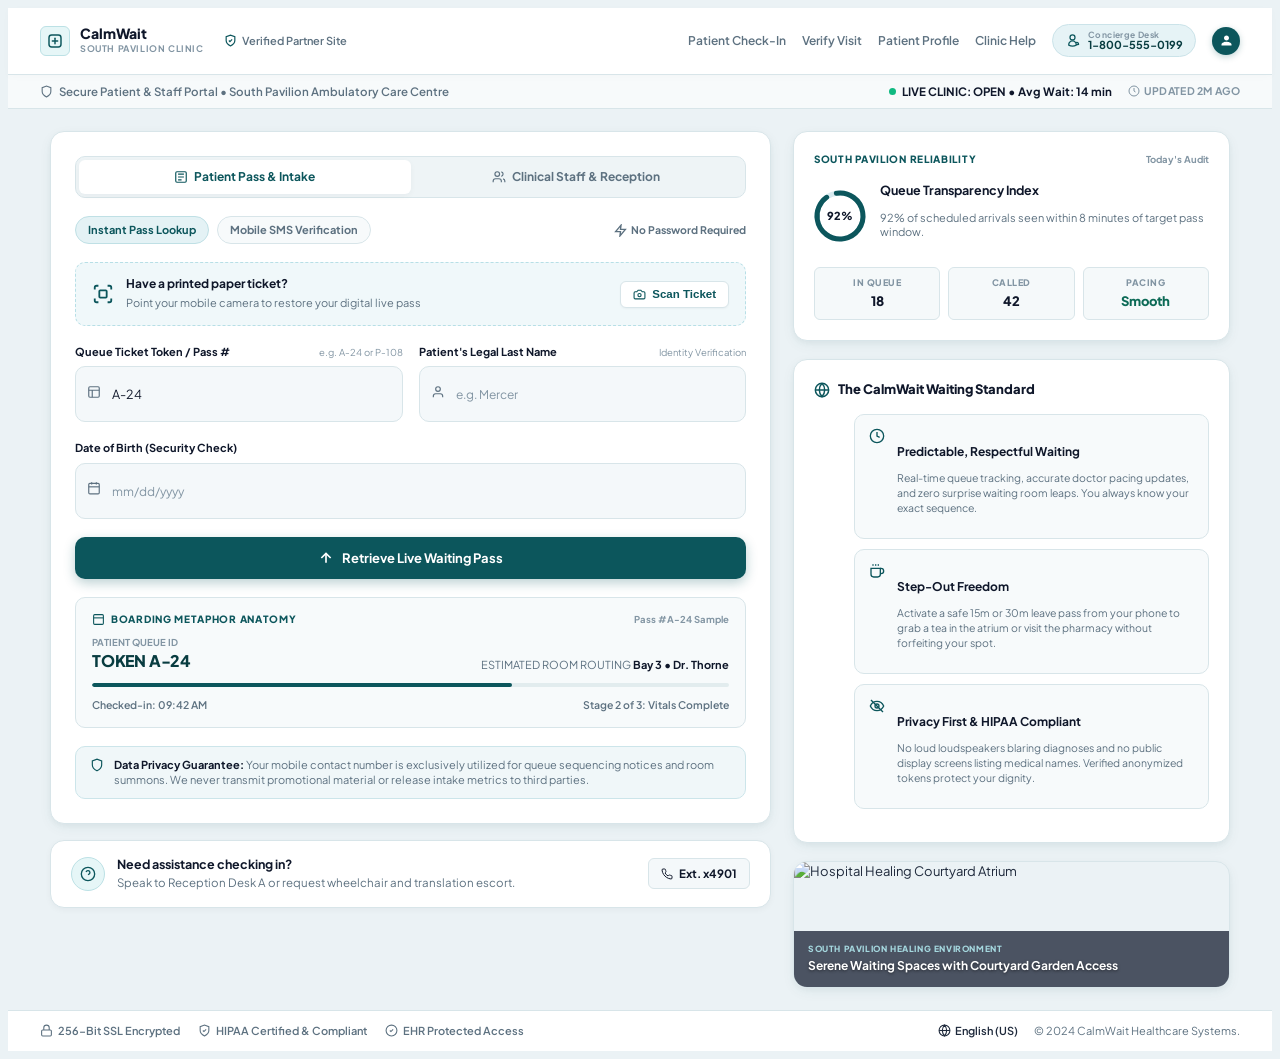
==== Login/login.html @ f2ccf95a "Added login and notification folder" ====
<!DOCTYPE html>
<html lang="en">
<head>
  <meta charset="UTF-8" />
  <meta name="viewport" content="width=device-width, initial-scale=1.0" />
  <title>CalmWait - Patient Pass &amp; Intake Portal</title>
  <!-- Google Fonts: Plus Jakarta Sans for clean medical typography -->
  <link rel="preconnect" href="https://fonts.googleapis.com">
  <link rel="preconnect" href="https://fonts.gstatic.com" crossorigin>
  <link href="https://fonts.googleapis.com/css2?family=Plus+Jakarta+Sans:wght@400;500;600;700;800&display=swap" rel="stylesheet">
  <!-- Link to External Stylesheet -->
  <link rel="stylesheet" href="../global/global.css">
  <link rel="stylesheet" href="login.css">
</head>
<body class="page-login">

  <!-- ================= TOP HEADER ================= -->
  <header class="top-navbar">
    <div class="brand-section">
      <a href="#" class="brand-logo">
        <div class="logo-icon">
          <svg viewBox="0 0 24 24" width="16" height="16" fill="none" stroke="currentColor" stroke-width="2.2" stroke-linecap="round" stroke-linejoin="round">
            <rect width="18" height="18" x="3" y="3" rx="4"/>
            <path d="M12 8v8"/>
            <path d="M8 12h8"/>
          </svg>
        </div>
        <div>
          <div class="brand-name">CalmWait</div>
          <div class="brand-subtitle">SOUTH PAVILION CLINIC</div>
        </div>
      </a>
      <div class="partner-pill">
        <svg viewBox="0 0 24 24" width="13" height="13" fill="none" stroke="currentColor" stroke-width="2.2">
          <path d="M12 22s8-4 8-10V5l-8-3-8 3v7c0 6 8 10 8 10z"/>
          <path d="m9 12 2 2 4-4"/>
        </svg>
        Verified Partner Site
      </div>
    </div>

    <div class="nav-actions">
      <ul class="nav-links-list">
        <li><a href="../login/login.html" class="nav-link">Patient Check-In</a></li>
        <li><a href="../visit/visit.html" class="nav-link">Verify Visit</a></li>
        <li><a href="../pro/pro.html" class="nav-link">Patient Profile</a></li>
        <li><a href="#" class="nav-link">Clinic Help</a></li>
      </ul>

      <a href="tel:18005550199" class="concierge-pill">
        <div class="concierge-icon">
          <svg viewBox="0 0 24 24" width="15" height="15" fill="none" stroke="currentColor" stroke-width="2">
            <path d="M18 18.72a9.094 9.094 0 0 0 3.741-.479 3 3 0 0 0-4.682-2.72m.94 3.198.001.031c0 .225-.012.447-.037.666A11.944 11.944 0 0 1 12 21c-2.17 0-4.207-.576-5.963-1.584A6.062 6.062 0 0 1 6 18.719m12 0a5.971 5.971 0 0 0-.941-3.197m0 0A5.995 5.995 0 0 0 12 12.75a5.995 5.995 0 0 0-5.058 2.772m0 0A5.972 5.972 0 0 0 6 18.72"/>
            <circle cx="12" cy="7" r="4"/>
          </svg>
        </div>
        <div class="concierge-info">
          <span>Concierge Desk</span>
          <strong>1-800-555-0199</strong>
        </div>
      </a>

      <a href="../pro/pro.html" class="avatar-btn" aria-label="Open patient profile">
        <svg viewBox="0 0 24 24" width="15" height="15" fill="currentColor">
          <path d="M12 12c2.21 0 4-1.79 4-4s-1.79-4-4-4-4 1.79-4 4 1.79 4 4 4zm0 2c-2.67 0-8 1.34-8 4v2h16v-2c0-2.66-5.33-4-8-4z"/>
        </svg>
      </a>
    </div>
  </header>

  <!-- ================= SUB-HEADER STATUS BAR ================= -->
  <div class="status-subbar">
    <div class="subbar-left">
      <svg viewBox="0 0 24 24" width="13" height="13" fill="none" stroke="currentColor" stroke-width="2">
        <path d="M12 22s8-4 8-10V5l-8-3-8 3v7c0 6 8 10 8 10z"/>
      </svg>
      Secure Patient &amp; Staff Portal • South Pavilion Ambulatory Care Centre
    </div>
    <div class="subbar-right">
      <div class="clinic-indicator">
        <span class="live-dot"></span> LIVE CLINIC: OPEN • Avg Wait: 14 min
      </div>
      <div class="update-time">
        <svg viewBox="0 0 24 24" width="12" height="12" fill="none" stroke="currentColor" stroke-width="2">
          <circle cx="12" cy="12" r="10"/>
          <polyline points="12 6 12 12 15 14"/>
        </svg>
        UPDATED 2M AGO
      </div>
    </div>
  </div>

  <!-- ================= MAIN TWO-COLUMN CONTENT ================= -->
  <div class="page-wrapper">
    <main class="main-portal-grid">
      
      <!-- LEFT COLUMN: LOOKUP / INTAKE FORM -->
      <div class="left-col">
        <section class="card intake-card">
          
          <!-- Tab Switcher -->
          <div class="tab-switch-row">
            <div class="tab-btn active">
              <svg viewBox="0 0 24 24" width="14" height="14" fill="none" stroke="currentColor" stroke-width="2">
                <rect width="18" height="18" x="3" y="3" rx="2"/>
                <path d="M7 7h10M7 12h10M7 17h6"/>
              </svg>
              Patient Pass &amp; Intake
            </div>
            <a href="../conn/conn.html" class="tab-btn"><svg viewBox="0 0 24 24" width="14" height="14" fill="none" stroke="currentColor" stroke-width="2">
                <path d="M16 21v-2a4 4 0 0 0-4-4H6a4 4 0 0 0-4 4v2"/>
                <circle cx="9" cy="7" r="4"/>
                <path d="M22 21v-2a4 4 0 0 0-3-3.87M16 3.13a4 4 0 0 1 0 7.75"/>
              </svg>
              Clinical Staff &amp; Reception</a>
          </div>

          <!-- Secondary Pills -->
          <div class="sub-tabs-row">
            <div class="pill-group">
              <span class="mini-pill active">Instant Pass Lookup</span>
              <span class="mini-pill inactive">Mobile SMS Verification</span>
            </div>
            <div class="no-pass-badge">
              <svg viewBox="0 0 24 24" width="13" height="13" fill="none" stroke="currentColor" stroke-width="2.5">
                <polygon points="13 2 3 14 12 14 11 22 21 10 12 10 13 2"/>
              </svg>
              No Password Required
            </div>
          </div>

          <!-- Scan Ticket Banner -->
          <div class="scan-banner">
            <div class="scan-text">
              <div class="scan-icon-wrap">
                <svg viewBox="0 0 24 24" width="22" height="22" fill="none" stroke="currentColor" stroke-width="2">
                  <path d="M3 7V5a2 2 0 0 1 2-2h2"/>
                  <path d="M17 3h2a2 2 0 0 1 2 2v2"/>
                  <path d="M21 17v2a2 2 0 0 1-2 2h-2"/>
                  <path d="M7 21H5a2 2 0 0 1-2-2v-2"/>
                  <rect width="8" height="8" x="8" y="8" rx="1"/>
                </svg>
              </div>
              <div>
                <strong>Have a printed paper ticket?</strong>
                <span>Point your mobile camera to restore your digital live pass</span>
              </div>
            </div>
            <button type="button" class="btn-scan">
              <svg viewBox="0 0 24 24" width="13" height="13" fill="none" stroke="currentColor" stroke-width="2">
                <path d="M14.5 4h-5L7 7H4a2 2 0 0 0-2 2v9a2 2 0 0 0 2 2h16a2 2 0 0 0 2-2V9a2 2 0 0 0-2-2h-3l-2.5-3z"/>
                <circle cx="12" cy="13" r="3"/>
              </svg>
              Scan Ticket
            </button>
          </div>

          <!-- Input Fields: Token & Last Name -->
          <div class="form-row">
            <div class="form-group">
              <div class="label-row">
                <label class="field-label">Queue Ticket Token / Pass #</label>
                <span class="helper-tag">e.g. A-24 or P-108</span>
              </div>
              <div class="input-wrapper">
                <span class="input-icon">
                  <svg viewBox="0 0 24 24" width="14" height="14" fill="none" stroke="currentColor" stroke-width="2">
                    <rect width="18" height="18" x="3" y="3" rx="2"/>
                    <path d="M3 9h18M9 21V9"/>
                  </svg>
                </span>
                <input type="text" class="custom-input" placeholder="A-24" value="A-24" />
              </div>
            </div>

            <div class="form-group">
              <div class="label-row">
                <label class="field-label">Patient's Legal Last Name</label>
                <span class="helper-tag">Identity Verification</span>
              </div>
              <div class="input-wrapper">
                <span class="input-icon">
                  <svg viewBox="0 0 24 24" width="14" height="14" fill="none" stroke="currentColor" stroke-width="2">
                    <circle cx="12" cy="7" r="4"/>
                    <path d="M20 21v-2a4 4 0 0 0-4-4H8a4 4 0 0 0-4 4v2"/>
                  </svg>
                </span>
                <input type="text" class="custom-input" placeholder="e.g. Mercer" />
              </div>
            </div>
          </div>

          <!-- Input Field: Date of Birth -->
          <div class="form-group">
            <div class="label-row">
              <label class="field-label">Date of Birth (Security Check)</label>
            </div>
            <div class="input-wrapper">
              <span class="input-icon">
                <svg viewBox="0 0 24 24" width="14" height="14" fill="none" stroke="currentColor" stroke-width="2">
                  <rect width="18" height="18" x="3" y="4" rx="2" ry="2"/>
                  <line x1="16" x2="16" y1="2" y2="6"/>
                  <line x1="8" x2="8" y1="2" y2="6"/>
                  <line x1="3" x2="21" y1="10" y2="10"/>
                </svg>
              </span>
              <input type="text" class="custom-input" placeholder="mm/dd/yyyy" />
            </div>
          </div>

          <!-- Submit Button -->
          <button type="button" class="btn-submit">
            <svg viewBox="0 0 24 24" width="16" height="16" fill="none" stroke="currentColor" stroke-width="2.5">
              <line x1="12" x2="12" y1="19" y2="5"/>
              <polyline points="5 12 12 5 19 12"/>
            </svg>
            Retrieve Live Waiting Pass
          </button>

          <!-- Boarding Metaphor Anatomy Box -->
          <div class="anatomy-card">
            <div class="anatomy-header">
              <span class="anatomy-title">
                <svg viewBox="0 0 24 24" width="13" height="13" fill="none" stroke="currentColor" stroke-width="2">
                  <rect width="18" height="18" x="3" y="3" rx="2"/>
                  <path d="M3 9h18"/>
                </svg>
                BOARDING METAPHOR ANATOMY
              </span>
              <span class="sample-pill">Pass #A-24 Sample</span>
            </div>

            <div class="token-preview-row">
              <div class="token-preview-left">
                <span>PATIENT QUEUE ID</span>
                <strong>TOKEN A-24</strong>
              </div>
              <div class="token-routing">
                ESTIMATED ROOM ROUTING <strong>Bay 3 • Dr. Thorne</strong>
              </div>
            </div>

            <!-- Progress Track -->
            <div class="progress-track">
              <div class="progress-bar-fill"></div>
            </div>

            <div class="anatomy-footer">
              <span>Checked-in: 09:42 AM</span>
              <span>Stage 2 of 3: Vitals Complete</span>
            </div>
          </div>

          <!-- Privacy Guarantee -->
          <div class="privacy-notice">
            <span class="privacy-icon">
              <svg viewBox="0 0 24 24" width="14" height="14" fill="none" stroke="currentColor" stroke-width="2">
                <path d="M12 22s8-4 8-10V5l-8-3-8 3v7c0 6 8 10 8 10z"/>
              </svg>
            </span>
            <div>
              <strong>Data Privacy Guarantee:</strong> Your mobile contact number is exclusively utilized for queue sequencing notices and room summons. We never transmit promotional material or release intake metrics to third parties.
            </div>
          </div>

        </section>

        <!-- Need Assistance Banner -->
        <section class="assistance-card">
          <div class="assistance-left">
            <div class="assist-icon-circle">
              <svg viewBox="0 0 24 24" width="16" height="16" fill="none" stroke="currentColor" stroke-width="2">
                <circle cx="12" cy="12" r="10"/>
                <path d="M9.09 9a3 3 0 0 1 5.83 1c0 2-3 3-3 3"/>
                <line x1="12" x2="12.01" y1="17" y2="17"/>
              </svg>
            </div>
            <div class="assist-text">
              <strong>Need assistance checking in?</strong>
              <span>Speak to Reception Desk A or request wheelchair and translation escort.</span>
            </div>
          </div>
          <div class="ext-pill">
            <svg viewBox="0 0 24 24" width="12" height="12" fill="none" stroke="currentColor" stroke-width="2">
              <path d="M22 16.92v3a2 2 0 0 1-2.18 2 19.79 19.79 0 0 1-8.63-3.07 19.5 19.5 0 0 1-6-6 19.79 19.79 0 0 1-3.07-8.67A2 2 0 0 1 4.11 2h3a2 2 0 0 1 2 1.72 12.84 12.84 0 0 0 .7 2.81 2 2 0 0 1-.45 2.11L8.09 9.91a16 16 0 0 0 6 6l1.27-1.27a2 2 0 0 1 2.11-.45 12.84 12.84 0 0 0 2.81.7A2 2 0 0 1 22 16.92z"/>
            </svg>
            Ext. x4901
          </div>
        </section>

      </div>

      <!-- RIGHT COLUMN: STATS, STANDARDS & BANNER -->
      <div class="right-col">
        
        <!-- Reliability Card -->
        <section class="card reliability-card">
          <div class="rel-header">
            <span class="rel-title">SOUTH PAVILION RELIABILITY</span>
            <span class="audit-tag">Today's Audit</span>
          </div>

          <div class="index-row">
            <div class="donut-wrap">
              <svg viewBox="0 0 36 36">
                <path class="donut-circle-bg" fill="none" stroke-width="3.5" d="M18 2.0845 a 15.9155 15.9155 0 0 1 0 31.831 a 15.9155 15.9155 0 0 1 0 -31.831" />
                <path class="donut-circle-val" fill="none" stroke-width="3.5" d="M18 2.0845 a 15.9155 15.9155 0 0 1 0 31.831 a 15.9155 15.9155 0 0 1 0 -31.831" />
              </svg>
              <span class="donut-text">92%</span>
            </div>
            <div class="index-content">
              <strong>Queue Transparency Index</strong>
              <p>92% of scheduled arrivals seen within 8 minutes of target pass window.</p>
            </div>
          </div>

          <!-- Triple Pill Row -->
          <div class="stats-row">
            <div class="stat-pill">
              <span class="stat-label">IN QUEUE</span>
              <strong class="stat-val">18</strong>
            </div>
            <div class="stat-pill">
              <span class="stat-label">CALLED</span>
              <strong class="stat-val">42</strong>
            </div>
            <div class="stat-pill">
              <span class="stat-label">PACING</span>
              <strong class="stat-val smooth">Smooth</strong>
            </div>
          </div>
        </section>

        <!-- The CalmWait Waiting Standard -->
        <section class="card standards-card">
          <div class="std-header">
            <svg viewBox="0 0 24 24" width="16" height="16" fill="none" stroke="currentColor" stroke-width="2.2">
              <circle cx="12" cy="12" r="10"/>
              <path d="M12 2a14.5 14.5 0 0 0 0 20 14.5 14.5 0 0 0 0-20"/>
              <path d="M2 12h20"/>
            </svg>
            The CalmWait Waiting Standard
          </div>

          <ul class="std-list">
            <li class="std-item">
              <div class="std-icon">
                <svg viewBox="0 0 24 24" width="16" height="16" fill="none" stroke="currentColor" stroke-width="2">
                  <circle cx="12" cy="12" r="10"/>
                  <polyline points="12 6 12 12 16 14"/>
                </svg>
              </div>
              <div class="std-text">
                <h4>Predictable, Respectful Waiting</h4>
                <p>Real-time queue tracking, accurate doctor pacing updates, and zero surprise waiting room leaps. You always know your exact sequence.</p>
              </div>
            </li>

            <li class="std-item">
              <div class="std-icon">
                <svg viewBox="0 0 24 24" width="16" height="16" fill="none" stroke="currentColor" stroke-width="2">
                  <path d="M17 8h1a4 4 0 1 1 0 8h-1"/>
                  <path d="M3 8h14v9a4 4 0 0 1-4 4H7a4 4 0 0 1-4-4Z"/>
                  <line x1="6" x2="6" y1="2" y2="4"/>
                  <line x1="10" x2="10" y1="2" y2="4"/>
                  <line x1="14" x2="14" y1="2" y2="4"/>
                </svg>
              </div>
              <div class="std-text">
                <h4>Step-Out Freedom</h4>
                <p>Activate a safe 15m or 30m leave pass from your phone to grab a tea in the atrium or visit the pharmacy without forfeiting your spot.</p>
              </div>
            </li>

            <li class="std-item">
              <div class="std-icon">
                <svg viewBox="0 0 24 24" width="16" height="16" fill="none" stroke="currentColor" stroke-width="2">
                  <path d="M2 12s3-7 10-7 10 7 10 7-3 7-10 7-10-7-10-7Z"/>
                  <circle cx="12" cy="12" r="3"/>
                  <line x1="3" x2="21" y1="3" y2="21"/>
                </svg>
              </div>
              <div class="std-text">
                <h4>Privacy First &amp; HIPAA Compliant</h4>
                <p>No loud loudspeakers blaring diagnoses and no public display screens listing medical names. Verified anonymized tokens protect your dignity.</p>
              </div>
            </li>
          </ul>
        </section>

        <!-- Healing Environment Photo Banner -->
        <div class="photo-banner">
          <img src="https://images.unsplash.com/photo-1519494026892-80bbd2d6fd0d?auto=format&fit=crop&w=800&q=80" alt="Hospital Healing Courtyard Atrium" />
          <div class="photo-overlay">
            <span class="photo-subtitle">SOUTH PAVILION HEALING ENVIRONMENT</span>
            <div class="photo-title">Serene Waiting Spaces with Courtyard Garden Access</div>
          </div>
        </div>

      </div>

    </main>
  </div>

  <!-- ================= BOTTOM LEGAL FOOTER ================= -->
  <footer class="portal-footer">
    <div class="footer-badges">
      <div class="footer-badge">
        <svg viewBox="0 0 24 24" width="13" height="13" fill="none" stroke="currentColor" stroke-width="2">
          <rect width="18" height="11" x="3" y="11" rx="2" ry="2"/>
          <path d="M7 11V7a5 5 0 0 1 10 0v4"/>
        </svg>
        256-Bit SSL Encrypted
      </div>
      <div class="footer-badge">
        <svg viewBox="0 0 24 24" width="13" height="13" fill="none" stroke="currentColor" stroke-width="2">
          <path d="M12 22s8-4 8-10V5l-8-3-8 3v7c0 6 8 10 8 10z"/>
          <path d="m9 12 2 2 4-4"/>
        </svg>
        HIPAA Certified &amp; Compliant
      </div>
      <div class="footer-badge">
        <svg viewBox="0 0 24 24" width="13" height="13" fill="none" stroke="currentColor" stroke-width="2">
          <circle cx="12" cy="12" r="10"/>
          <path d="m9 12 2 2 4-4"/>
        </svg>
        EHR Protected Access
      </div>
    </div>

    <div class="footer-right">
      <div class="footer-lang">
        <svg viewBox="0 0 24 24" width="13" height="13" fill="none" stroke="currentColor" stroke-width="2">
          <circle cx="12" cy="12" r="10"/>
          <line x1="2" x2="22" y1="12" y2="12"/>
          <path d="M12 2a15.3 15.3 0 0 1 4 10 15.3 15.3 0 0 1-4 10 15.3 15.3 0 0 1-4-10 15.3 15.3 0 0 1 4-10z"/>
        </svg>
        English (US)
      </div>
      <span>&copy; 2024 CalmWait Healthcare Systems.</span>
    </div>
  </footer>

</body>
</html>
---- Login/login.css ----
/* ==========================================================================
   CSS VARIABLES & THEME TOKENS
   ========================================================================== */


/* ==========================================================================
   RESET & BASE STYLES
   ========================================================================== */
body.page-login {
  font-family: 'Plus Jakarta Sans', system-ui, -apple-system, sans-serif;
  background-color: #ebf2f5;
  color: #1e293b;
  font-size: 13px;
  line-height: 1.5;
  -webkit-font-smoothing: antialiased;
  min-height: 100vh;
  display: flex;
  flex-direction: column;
}

/* ==========================================================================
   TOP NAVIGATION BAR
   ========================================================================== */
.top-navbar {
  background: #ffffff;
  border-bottom: 1px solid #d8e5e9;
  padding: 10px 32px;
  display: flex;
  align-items: center;
  justify-content: space-between;
  position: sticky;
  top: 0;
  z-index: 100;
  box-shadow: 0 2px 8px rgba(0, 0, 0, 0.02);
}

.brand-section {
  display: flex;
  align-items: center;
  gap: 20px;
}
.brand-logo {
  display: flex;
  align-items: center;
  gap: 10px;
  text-decoration: none;
}
.logo-icon {
  width: 28px;
  height: 28px;
  background: #e6f6f7;
  border: 1px solid #bce1e5;
  border-radius: 6px;
  color: #0c565c;
  display: flex;
  align-items: center;
  justify-content: center;
}
.brand-name {
  font-size: 14px;
  font-weight: 800;
  color: #0f172a;
  line-height: 1.1;
}
.brand-subtitle {
  font-size: 9px;
  font-weight: 700;
  letter-spacing: 0.6px;
  color: #8295a3;
}
.partner-pill {
  display: flex;
  align-items: center;
  gap: 5px;
  font-size: 11px;
  color: #5d7180;
  font-weight: 600;
}
.partner-pill svg {
  color: #0c565c;
}

.nav-actions {
  display: flex;
  align-items: center;
  gap: 16px;
}
.nav-links-list {
  display: flex;
  align-items: center;
  gap: 16px;
  list-style: none;
}
.nav-link {
  text-decoration: none;
  font-size: 12px;
  font-weight: 600;
  color: #5d7180;
}
.nav-link:hover {
  color: #0c565c;
}

.concierge-pill {
  display: flex;
  align-items: center;
  gap: 8px;
  background: #e6f3f6;
  border: 1px solid #cbe3e9;
  border-radius: 20px;
  padding: 5px 12px;
  text-decoration: none;
}
.concierge-pill:hover {
  background: #daf0f4;
  border-color: #bad9e0;
  
}
.concierge-icon {
  color: #0c565c;
  display: flex;
}
.concierge-info {
  display: flex;
  flex-direction: column;
  line-height: 1.1;
}
.concierge-info span {
  font-size: 8.5px;
  font-weight: 700;
  color: #8295a3;
  letter-spacing: 0.4px;
}
.concierge-info strong {
  font-size: 11px;
  font-weight: 700;
  color: #083c40;
}

.avatar-btn {
  width: 28px;
  height: 28px;
  border-radius: 50%;
  background: #0c565c;
  color: #fff;
  display: flex;
  align-items: center;
  justify-content: center;
  cursor: pointer;
  box-shadow: 0 2px 6px rgba(12, 86, 92, 0.25);
}

/* ==========================================================================
   SUB-HEADER STATUS BAR
   ========================================================================== */
.status-subbar {
  background: #f7fafb;
  border-bottom: 1px solid #d8e5e9;
  padding: 8px 32px;
  display: flex;
  align-items: center;
  justify-content: space-between;
  font-size: 11.5px;
  color: #5d7180;
}
.subbar-left {
  display: flex;
  align-items: center;
  gap: 6px;
  font-weight: 600;
}
.subbar-right {
  display: flex;
  align-items: center;
  gap: 16px;
}
.clinic-indicator {
  display: inline-flex;
  align-items: center;
  gap: 6px;
  font-weight: 700;
  color: #0f172a;
}
.live-dot {
  width: 7px;
  height: 7px;
  background: #10b981;
  border-radius: 50%;
}

.update-time {
  display: flex;
  align-items: center;
  gap: 4px;
  font-weight: 700;
  letter-spacing: 0.3px;
  font-size: 10.5px;
  color: #8295a3;
}

/* ==========================================================================
   PAGE CONTAINER & MAIN GRID
   ========================================================================== */
.page-wrapper {
  max-width: 1180px;
  width: 100%;
  margin: 22px auto;
  padding: 0 24px;
  flex: 1;
}

.main-portal-grid {
  display: grid;
  grid-template-columns: 1.65fr 1fr;
  gap: 22px;
  align-items: start;
}

/* Common Card Styles */
.card {
  background: #ffffff;
  border: 1px solid #d8e5e9;
  border-radius: 14px;
  box-shadow: 0 4px 14px -2px rgba(12, 86, 92, 0.08), 0 2px 6px -1px rgba(15, 23, 42, 0.04);
  overflow: hidden;
}
.card:hover {
  box-shadow: 0 8px 24px -4px rgba(12, 86, 92, 0.14), 0 4px 8px -2px rgba(15, 23, 42, 0.06);
  border-color: #cbdbe0;
}

/* ==========================================================================
   LEFT COLUMN: INTAKE & PASS LOOKUP
   ========================================================================== */
.intake-card {
  padding: 24px;
  display: flex;
  flex-direction: column;
  gap: 18px;
}

/* Segmented Header Tabs */
.tab-switch-row {
  display: flex;
  background: #eef4f6;
  border: 1px solid #d8e5e9;
  border-radius: 10px;
  padding: 3px;
}
.tab-btn {
  flex: 1;
  display: flex;
  align-items: center;
  justify-content: center;
  gap: 6px;
  padding: 8px 12px;
  font-size: 12px;
  font-weight: 700;
  color: #5d7180;
  border-radius: 6px;
  cursor: pointer;
  text-decoration: none;
}
.tab-btn.active {
  background: #ffffff;
  color: #0c565c;
  box-shadow: 0 2px 6px rgba(15, 23, 42, 0.04);
}

/* Sub Tabs & Password pill */
.sub-tabs-row {
  display: flex;
  align-items: center;
  justify-content: space-between;
}
.pill-group {
  display: flex;
  gap: 8px;
}
.mini-pill {
  font-size: 11px;
  font-weight: 700;
  padding: 5px 12px;
  border-radius: 20px;
  cursor: pointer;
  text-decoration: none;
}
.mini-pill.active {
  background: #e4f2f5;
  color: #0c565c;
  border: 1px solid #bfe0e5;
}
.mini-pill.inactive {
  background: #f7fafb;
  color: #5d7180;
  border: 1px solid #d8e5e9;
}
.no-pass-badge {
  display: flex;
  align-items: center;
  gap: 4px;
  font-size: 10.5px;
  font-weight: 700;
  color: #5d7180;
}

/* Scan Paper Ticket Banner */
.scan-banner {
  background: #f0f8fa;
  border: 1px dashed #b7dfe6;
  border-radius: 10px;
  padding: 12px 16px;
  display: flex;
  align-items: center;
  justify-content: space-between;
  gap: 12px;
}
.scan-text {
  display: flex;
  align-items: center;
  gap: 12px;
}
.scan-icon-wrap {
  color: #0c565c;
  display: flex;
}
.scan-text strong {
  display: block;
  font-size: 12px;
  color: #0f172a;
}
.scan-text span {
  font-size: 11px;
  color: #5d7180;
}
.btn-scan {
  background: #ffffff;
  border: 1px solid #d8e5e9;
  border-radius: 6px;
  padding: 6px 12px;
  font-size: 11.5px;
  font-weight: 700;
  color: #0c565c;
  display: inline-flex;
  align-items: center;
  gap: 6px;
  cursor: pointer;
  box-shadow: 0 1px 2px rgba(15, 23, 42, 0.04);
  white-space: nowrap;
}
.btn-scan:hover {
  background: #fdfdfd;
  border-color: #0c565c;
  box-shadow: 0 2px 6px rgba(15, 23, 42, 0.04);
  
}

/* Form Fields Grid */
.form-row {
  display: grid;
  grid-template-columns: 1fr 1fr;
  gap: 16px;
}
.form-group {
  display: flex;
  flex-direction: column;
  gap: 6px;
}
.label-row {
  display: flex;
  justify-content: space-between;
  align-items: baseline;
}
.field-label {
  font-size: 11px;
  font-weight: 700;
  color: #0f172a;
}
.helper-tag {
  font-size: 9.5px;
  color: #8295a3;
}

.input-wrapper {
  position: relative;
  display: flex;
  align-items: center;
}
.input-icon {
  position: absolute;
  left: 12px;
  color: #5d7180;
  pointer-events: none;
}
.custom-input {
  width: 100%;
  height: 38px;
  padding: 8px 12px 8px 36px;
  background: #f4f8fa;
  border: 1px solid #d8e5e9;
  border-radius: 10px;
  font-family: inherit;
  font-size: 12.5px;
  color: #0f172a;
}
.custom-input:focus {
  background: #ffffff;
  border-color: #0c565c;
  box-shadow: 0 0 0 3px rgba(12, 86, 92, 0.12);
}
.custom-input::placeholder {
  color: #8295a3;
  font-size: 12px;
}

/* Submit Button */
.btn-submit {
  width: 100%;
  height: 42px;
  background: #0c565c;
  color: #ffffff;
  border: none;
  border-radius: 10px;
  font-family: inherit;
  font-size: 13px;
  font-weight: 700;
  display: flex;
  align-items: center;
  justify-content: center;
  gap: 8px;
  cursor: pointer;
  box-shadow: 0 4px 12px rgba(12, 86, 92, 0.28);
}
.btn-submit:hover {
  box-shadow: 0 6px 18px rgba(12, 86, 92, 0.4);
  
}

/* Boarding Metaphor Anatomy Card */
.anatomy-card {
  background: #f7fafb;
  border: 1px solid #d8e5e9;
  border-radius: 10px;
  padding: 14px 16px;
  display: flex;
  flex-direction: column;
  gap: 8px;
}
.anatomy-header {
  display: flex;
  justify-content: space-between;
  align-items: center;
}
.anatomy-title {
  font-size: 10px;
  font-weight: 800;
  letter-spacing: 0.7px;
  color: #0c565c;
  display: flex;
  align-items: center;
  gap: 6px;
}
.sample-pill {
  font-size: 9.5px;
  font-weight: 700;
  color: #8295a3;
}
.token-preview-row {
  display: flex;
  justify-content: space-between;
  align-items: flex-end;
}
.token-preview-left span {
  font-size: 9.5px;
  font-weight: 700;
  color: #8295a3;
  display: block;
}
.token-preview-left strong {
  font-size: 16px;
  font-weight: 800;
  color: #083c40;
  letter-spacing: -0.2px;
}
.token-routing {
  font-size: 11px;
  color: #5d7180;
}
.token-routing strong {
  color: #0f172a;
}

/* Progress Track */
.progress-track {
  height: 4px;
  background: #e2ecee;
  border-radius: 4px;
  overflow: hidden;
  margin: 2px 0;
}
.progress-bar-fill {
  width: 66%;
  height: 100%;
  background: #0c565c;
  border-radius: 4px;
}
.anatomy-footer {
  display: flex;
  justify-content: space-between;
  font-size: 10.5px;
  color: #5d7180;
  font-weight: 600;
}

/* Privacy Guarantee Box */
.privacy-notice {
  background: #f0f7f9;
  border: 1px solid #cce5ea;
  border-radius: 10px;
  padding: 10px 14px;
  display: flex;
  align-items: flex-start;
  gap: 10px;
  font-size: 11px;
  color: #5d7180;
  line-height: 1.4;
}
.privacy-icon {
  color: #0c565c;
  flex-shrink: 0;
  margin-top: 1px;
}
.privacy-notice strong {
  color: #0f172a;
}

/* Assistance Banner */
.assistance-card {
  margin-top: 16px;
  background: #ffffff;
  border: 1px solid #d8e5e9;
  border-radius: 14px;
  padding: 14px 20px;
  display: flex;
  align-items: center;
  justify-content: space-between;
  box-shadow: 0 2px 6px rgba(15, 23, 42, 0.04);
}
.assistance-left {
  display: flex;
  align-items: center;
  gap: 12px;
}
.assist-icon-circle {
  width: 32px;
  height: 32px;
  border-radius: 50%;
  background: #e6f6f7;
  border: 1px solid #bce1e5;
  color: #0c565c;
  display: flex;
  align-items: center;
  justify-content: center;
  flex-shrink: 0;
}
.assist-text strong {
  display: block;
  font-size: 12.5px;
  color: #0f172a;
}
.assist-text span {
  font-size: 11.5px;
  color: #5d7180;
}
.ext-pill {
  display: flex;
  align-items: center;
  gap: 6px;
  background: #f4f8fa;
  border: 1px solid #d8e5e9;
  border-radius: 6px;
  padding: 6px 12px;
  font-size: 11.5px;
  font-weight: 700;
  color: #0f172a;
}

/* ==========================================================================
   RIGHT COLUMN: STATS, STANDARDS & BANNER
   ========================================================================== */
.right-col {
  display: flex;
  flex-direction: column;
  gap: 18px;
}

/* Reliability Card */
.reliability-card {
  padding: 20px;
}
.rel-header {
  display: flex;
  justify-content: space-between;
  align-items: center;
  margin-bottom: 14px;
}
.rel-title {
  font-size: 10px;
  font-weight: 800;
  letter-spacing: 0.7px;
  color: #0c565c;
}
.audit-tag {
  font-size: 9.5px;
  font-weight: 700;
  color: #8295a3;
}

.index-row {
  display: flex;
  align-items: center;
  gap: 14px;
  margin-bottom: 16px;
}
.donut-wrap {
  width: 52px;
  height: 52px;
  position: relative;
  flex-shrink: 0;
}
.donut-wrap svg {
  width: 52px;
  height: 52px;
  transform: rotate(-9deg);
}
.donut-circle-bg {
  stroke: #d8eaef;
}
.donut-circle-val {
  stroke: #0c565c;
  stroke-dasharray: 100;
  stroke-dashoffset: 8;
  stroke-linecap: round;
}
.donut-text {
  position: absolute;
  top: 50%;
  left: 50%;
  transform: translate(-50%, -50%);
  font-size: 11px;
  font-weight: 800;
  color: #0f172a;
}
.index-content strong {
  display: block;
  font-size: 12.5px;
  color: #0f172a;
  margin-bottom: 2px;
}
.index-content p {
  font-size: 11px;
  color: #5d7180;
  line-height: 1.35;
}

/* Stats Triple Pill Row */
.stats-row {
  display: grid;
  grid-template-columns: repeat(3, 1fr);
  gap: 8px;
}
.stat-pill {
  background: #f5f9fa;
  border: 1px solid #d8e5e9;
  border-radius: 6px;
  padding: 8px 6px;
  text-align: center;
}
.stat-label {
  display: block;
  font-size: 9px;
  font-weight: 800;
  letter-spacing: 0.5px;
  color: #8295a3;
  margin-bottom: 2px;
}
.stat-val {
  font-size: 13px;
  font-weight: 800;
  color: #0f172a;
}
.stat-val.smooth {
  color: #0c6a56;
}

/* Standards Card */
.standards-card {
  padding: 20px;
}
.std-header {
  display: flex;
  align-items: center;
  gap: 8px;
  font-size: 13px;
  font-weight: 800;
  color: #0f172a;
  margin-bottom: 14px;
}
.std-header svg {
  color: #0c565c;
}

.std-list {
  list-style: none;
  display: flex;
  flex-direction: column;
  gap: 10px;
}
.std-item {
  background: #f7fafb;
  border: 1px solid #d8e5e9;
  border-radius: 10px;
  padding: 12px 14px;
  display: flex;
  gap: 12px;
  align-items: flex-start;
}
.std-item:hover {
  background: #f0f7f9;
  border-color: #c7dfe5;
}
.std-icon {
  color: #0c565c;
  margin-top: 1px;
  flex-shrink: 0;
}
.std-text h4 {
  font-size: 12px;
  font-weight: 700;
  color: #0f172a;
  margin-bottom: 3px;
}
.std-text p {
  font-size: 10.5px;
  color: #5d7180;
  line-height: 1.4;
}

/* Healing Environment Photo Banner */
.photo-banner {
  position: relative;
  border-radius: 14px;
  overflow: hidden;
  box-shadow: 0 4px 14px -2px rgba(12, 86, 92, 0.08), 0 2px 6px -1px rgba(15, 23, 42, 0.04);
  height: 125px;
  border: 1px solid #d8e5e9;
}
.photo-banner img {
  width: 100%;
  height: 100%;
  object-fit: cover;
  display: block;
}
.photo-banner:hover img {
  
}
.photo-overlay {
  position: absolute;
  bottom: 0;
  left: 0;
  right: 0;
  padding: 12px 14px;
  background: rgba(15, 23, 42, 0.72);
  color: #ffffff;
}
.photo-subtitle {
  font-size: 8.5px;
  font-weight: 800;
  letter-spacing: 0.6px;
  color: #a5d8df;
  display: block;
  margin-bottom: 1px;
}
.photo-title {
  font-size: 12px;
  font-weight: 700;
  color: #ffffff;
  text-shadow: 0 1px 3px rgba(0,0,0,0.5);
}

/* ==========================================================================
   BOTTOM LEGAL FOOTER
   ========================================================================== */
.portal-footer {
  background: #ffffff;
  border-top: 1px solid #d8e5e9;
  padding: 12px 32px;
  display: flex;
  align-items: center;
  justify-content: space-between;
  font-size: 11px;
  color: #5d7180;
  margin-top: auto;
}
.footer-badges {
  display: flex;
  align-items: center;
  gap: 18px;
}
.footer-badge {
  display: flex;
  align-items: center;
  gap: 5px;
  font-weight: 600;
}
.footer-right {
  display: flex;
  align-items: center;
  gap: 16px;
}
.footer-lang {
  display: flex;
  align-items: center;
  gap: 4px;
  color: #1e293b;
  font-weight: 600;
}

/* ==========================================================================
   RESPONSIVE MEDIA QUERIES
   ========================================================================== */
@media (max-width: 960px) {
  .main-portal-grid {
    grid-template-columns: 1fr;
  }
  .nav-links-list {
    display: none;
  }
}

@media (max-width: 600px) {
  .top-navbar, .status-subbar, .portal-footer {
    padding-left: 16px;
    padding-right: 16px;
  }
  .form-row {
    grid-template-columns: 1fr;
  }
  .stats-row {
    grid-template-columns: 1fr;
  }
  .portal-footer {
    flex-direction: column;
    gap: 10px;
    align-items: flex-start;
  }
}
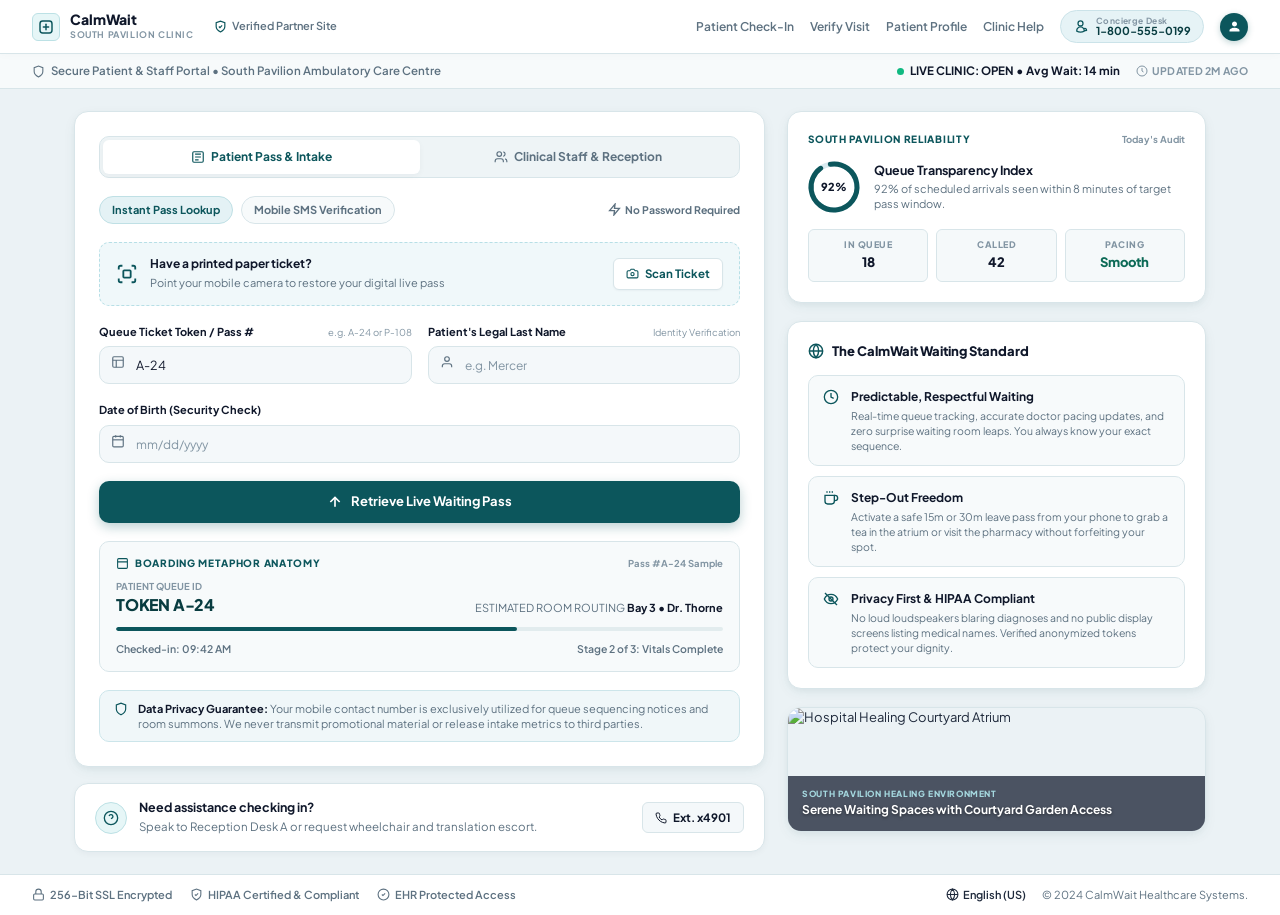
==== commit 7c9f891d: "minor hot-fix in folders" ====
--- a/Login/login.html
+++ b/Login/login.html
@@ -442,4 +442,9 @@
   </footer>
 
 </body>
-</html>+</html>
+
+
+
+
+
--- a/global/global.css
+++ b/global/global.css
@@ -0,0 +1,448 @@
+/* Shared baseline used by every CalmWait page. Page themes and layouts stay in their own stylesheets. */
+* {
+  box-sizing: border-box;
+  margin: 0;
+  padding: 0;
+  font-family: 'Plus Jakarta Sans', -apple-system, BlinkMacSystemFont, "Segoe UI", Roboto, sans-serif;
+  -webkit-font-smoothing: antialiased;
+}
+
+button {
+  background: none;
+  border: none;
+  font: inherit;
+  cursor: pointer;
+}
+
+a {
+  color: inherit;
+  text-decoration: none;
+}
+
+/* Shared page-shell and component rules. */
+.app-container {
+  display: grid;
+  grid-template-columns: 220px 1fr;
+  min-height: 100vh;
+  background-color: #f4f7fa;
+  
+}
+
+.sidebar {
+  background-color: #ffffff;
+  border-right: 1px solid #e2ecf2;
+  padding: 20px 16px;
+  display: flex;
+  flex-direction: column;
+  justify-content: space-between;
+  position: sticky;
+  top: 0;
+  height: 100vh;
+  overflow-y: auto;
+  
+}
+
+.brand {
+  display: flex;
+  align-items: center;
+  gap: 10px;
+  margin-bottom: 24px;
+  
+}
+
+.brand-icon {
+  width: 32px;
+  height: 32px;
+  border-radius: 6px;
+  background: #edf7f8;
+  border: 1.5px solid #106368;
+  color: #106368;
+  display: flex;
+  align-items: center;
+  justify-content: center;
+  font-size: 17px;
+  font-weight: 800;
+  
+}
+
+.brand:hover .brand-icon {
+  
+  background: #106368;
+  color: #fff;
+  
+}
+
+.brand-text h1 {
+  font-size: 15px;
+  font-weight: 800;
+  color: #0c5357;
+  line-height: 1.1;
+  letter-spacing: -0.2px;
+  
+}
+
+body.page-notification .brand-text span,
+body.page-progress .brand-text span,
+body.page-queue .brand-text span,
+body.page-visit .brand-text span,
+body.page-index .brand-text span {
+  font-size: 9px;
+  text-transform: uppercase;
+  letter-spacing: 0.8px;
+  font-weight: 700;
+  color: #98a2b3;
+}
+
+.nav-list {
+  display: flex;
+  flex-direction: column;
+  gap: 8px;
+  
+}
+
+.nav-item:hover {
+  background: #f8fafc;
+  color: #0c5357;
+  border-color: #bed7e5;
+  
+  
+}
+
+.nav-item.active {
+  background: #106368;
+  color: #ffffff;
+  border-color: #106368;
+  box-shadow: 0 2px 6px rgba(16, 99, 104, 0.25);
+  
+}
+
+.nav-badge {
+  background: #dc2626;
+  color: white;
+  font-size: 10px;
+  font-weight: 800;
+  width: 18px;
+  height: 18px;
+  border-radius: 50%;
+  display: flex;
+  align-items: center;
+  justify-content: center;
+  
+}
+
+.nav-leave-box {
+  margin-top: 12px;
+  border: 1.5px solid #b7dbe9;
+  background-color: #f1f8fc;
+  border-radius: 10px;
+  padding: 14px 12px;
+  display: flex;
+  flex-direction: column;
+  gap: 6px;
+  
+}
+
+.nav-leave-tag {
+  font-size: 9px;
+  font-weight: 800;
+  color: #106368;
+  letter-spacing: 0.6px;
+  text-transform: uppercase;
+  
+}
+
+.nav-leave-title {
+  font-size: 11.5px;
+  font-weight: 700;
+  color: #1d2939;
+  line-height: 1.35;
+  
+}
+
+.btn-leave-action {
+  margin-top: 4px;
+  border: 1.5px solid #a4cde0;
+  background: #ffffff;
+  color: #0c5357;
+  font-size: 11px;
+  font-weight: 700;
+  padding: 7px;
+  border-radius: 6px;
+  text-align: center;
+  
+}
+
+.btn-leave-action:hover {
+  background: #106368;
+  border-color: #106368;
+  color: #ffffff;
+  
+}
+
+.sidebar-footer {
+  border: 1px solid #c9dfea;
+  background: #f7fafc;
+  border-radius: 10px;
+  padding: 12px;
+  display: flex;
+  flex-direction: column;
+  gap: 10px;
+  
+}
+
+.loc-header {
+  display: flex;
+  align-items: center;
+  gap: 6px;
+  font-size: 11px;
+  font-weight: 700;
+  color: #1d2939;
+  
+}
+
+.loc-sub {
+  font-size: 10px;
+  color: #667085;
+  padding-left: 20px;
+  
+}
+
+.footer-link {
+  font-size: 11px;
+  color: #106368;
+  font-weight: 600;
+  display: flex;
+  align-items: center;
+  gap: 6px;
+  padding-top: 4px;
+  border-top: 1px solid #e2ecf2;
+  
+}
+
+.footer-link:hover {
+  color: #093e42;
+  text-decoration: underline;
+  
+}
+
+.main-content {
+  display: flex;
+  flex-direction: column;
+  background: #f4f7fa;
+  
+}
+
+.utility-bar {
+  display: flex;
+  align-items: center;
+  justify-content: space-between;
+  padding: 12px 28px;
+  background: #ffffff;
+  border-bottom: 1px solid #e2ecf2;
+  
+}
+
+.desk-indicator {
+  display: flex;
+  align-items: center;
+  gap: 10px;
+  font-size: 11px;
+  
+}
+
+.pulse-badge {
+  background: #e6f7f1;
+  border: 1px solid #b7e6d4;
+  color: #0e8a65;
+  font-weight: 800;
+  font-size: 10px;
+  letter-spacing: 0.5px;
+  text-transform: uppercase;
+  padding: 4px 10px;
+  border-radius: 9999px;
+  display: flex;
+  align-items: center;
+  gap: 6px;
+  
+}
+
+.pulse-dot {
+  width: 6px;
+  height: 6px;
+  border-radius: 50%;
+  background-color: #0e8a65;
+  box-shadow: 0 0 0 0 rgba(15, 138, 101, 0.7);
+  
+}
+
+.token-top-pill {
+  background: #edf7fa;
+  border: 1px solid #bfdee9;
+  color: #0c5357;
+  padding: 3px 8px;
+  border-radius: 6px;
+  font-size: 10.5px;
+  
+}
+
+.desk-meta,
+.account-actions {
+  display: flex;
+  align-items: center;
+  gap: 10px;
+  
+}
+
+.btn {
+  padding: 7px 14px;
+  border-radius: 6px;
+  font-size: 12px;
+  font-weight: 600;
+  display: inline-flex;
+  align-items: center;
+  justify-content: center;
+  gap: 6px;
+  
+}
+
+.btn-outline-stepout {
+  border: 1.5px solid #a8d5e1;
+  background: #f0f8fb;
+  color: #0c5357;
+  
+}
+
+.btn-outline-stepout:hover {
+  background: #e2f2f7;
+  border-color: #167e84;
+  
+  
+}
+
+.btn-support:hover {
+  background: #dff0f4;
+  border-color: #167e84;
+  
+}
+
+.profile-avatar {
+  width: 30px;
+  height: 30px;
+  border-radius: 50%;
+  background: #106368;
+  color: white;
+  display: flex;
+  align-items: center;
+  justify-content: center;
+  
+}
+
+.profile-avatar:hover {
+  background: #093e42;
+  
+  
+}
+
+.card:hover {
+  box-shadow: 0 6px 18px -2px rgba(16, 40, 60, 0.08), 0 2px 6px -1px rgba(16, 40, 60, 0.03);
+  
+}
+
+body.page-analytics .brand-text span,
+body.page-console .brand-text span {
+  font-size: 8px;
+  text-transform: uppercase;
+  letter-spacing: 0.6px;
+  font-weight: 700;
+  color: #98a2b3;
+  display: block;
+}
+
+.nav-item.active svg {
+  color: #ffffff;
+  
+}
+
+.main-content {
+  display: flex;
+  flex-direction: column;
+  background: #f4f7fa;
+  min-width: 0;
+  
+}
+
+.kpi-unit {
+  font-size: 10px;
+  font-weight: 700;
+  color: #98a2b3;
+  
+}
+
+.nav-item {
+  display: flex;
+  align-items: center;
+  justify-content: space-between;
+  padding: 10px 14px;
+  font-size: 12px;
+  font-weight: 600;
+  color: #475467;
+  border: 1px solid #e2ecf2;
+  border-radius: 6px;
+  background: #ffffff;
+  
+}
+
+.btn-support {
+  background: #eef6f8;
+  border: 1px solid #bad8e0;
+  color: #0c5357;
+  
+}
+
+.nav-item.active svg {
+  stroke: #ffffff;
+  
+}
+
+.nav-icon-title {
+  display: flex;
+  align-items: center;
+  gap: 8px;
+  
+}
+
+.alert-dot-indicator {
+  width: 7px;
+  height: 7px;
+  border-radius: 50%;
+  background: #e11d48;
+  
+}
+
+/* Shared theme and page canvas for visit and temporary-leave screens. */
+
+
+body.page-visit, body.page-index {
+  background-color: #f4f7fa;
+  color: #1d2939;
+  min-height: 100vh;
+  line-height: 1.45;
+  overflow-x: hidden;
+}
+
+a:hover {
+  text-decoration: underline;
+}
+
+button:hover {
+  opacity: 0.88;
+}
+
+a:focus,
+button:focus,
+input:focus,
+select:focus,
+textarea:focus {
+  outline: 3px solid #167e84;
+  outline-offset: 2px;
+}
--- a/Login/login.css
+++ b/Login/login.css
@@ -854,4 +854,8 @@
     gap: 10px;
     align-items: flex-start;
   }
-}+}
+
+
+
+
